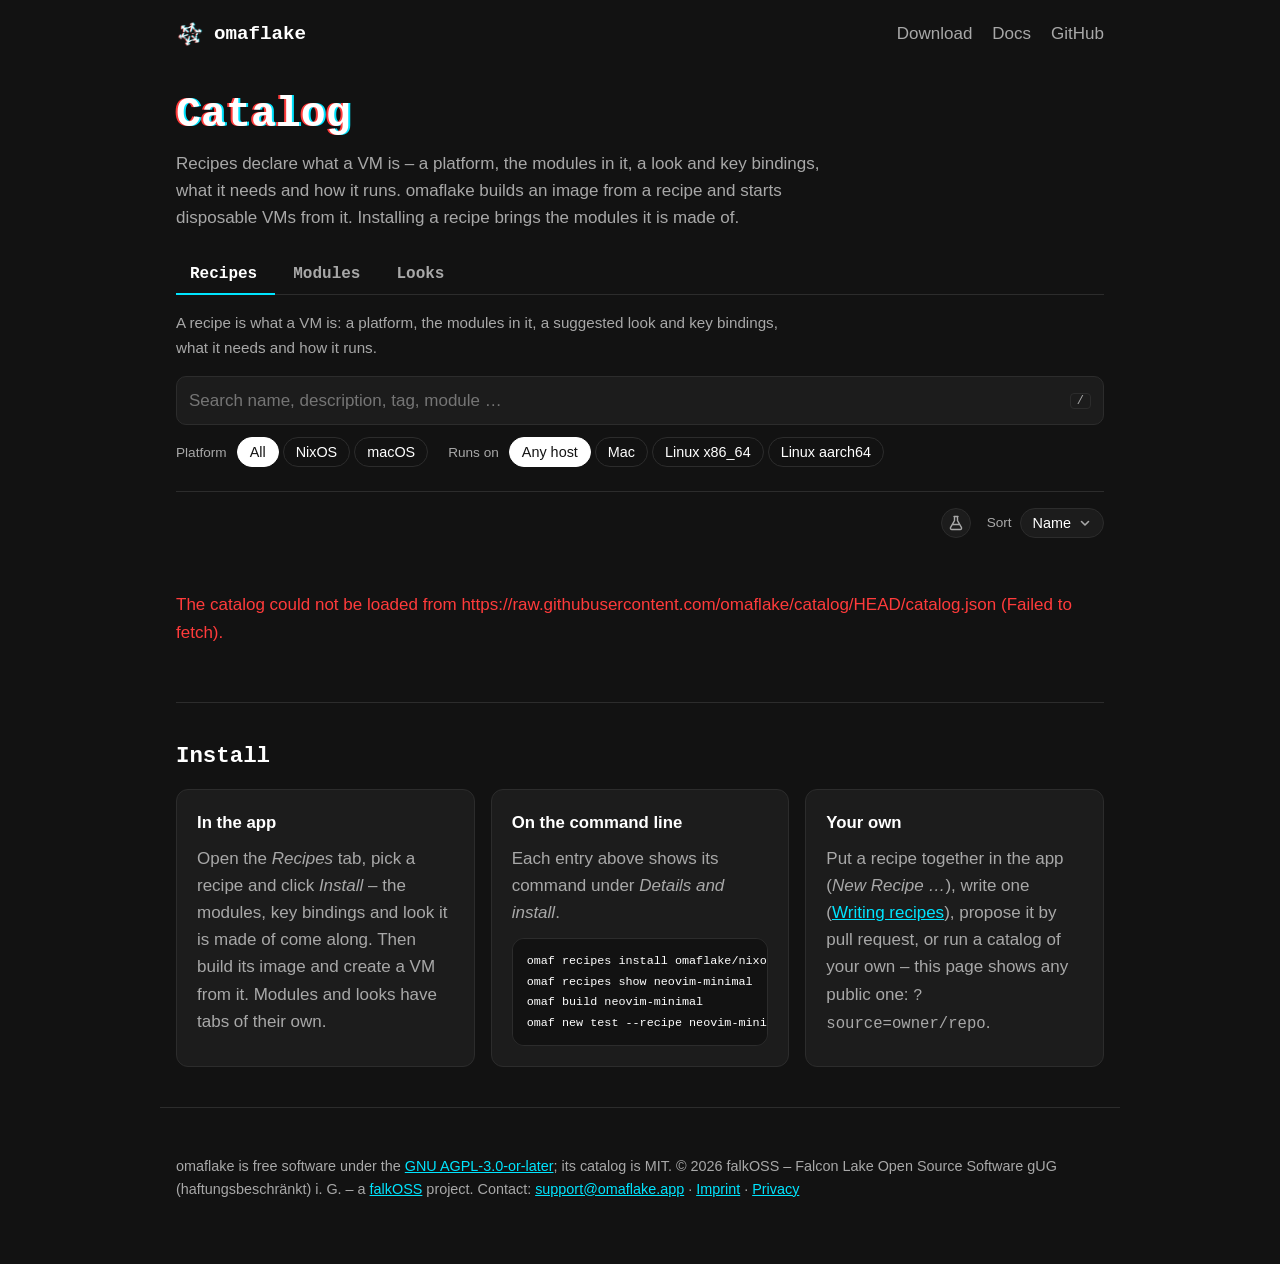
==== catalog/index.html @ 560cb1a2 "Catalog page: recipes, modules and looks on one page catalog/ shows the three catalogs of a source's" ====
<!doctype html>
<html lang="en">
<head>
  <meta charset="utf-8">
  <meta name="viewport" content="width=device-width, initial-scale=1">
  <title>Catalog – omaflake</title>
  <meta name="description" content="Browse omaflake's catalog – recipes for NixOS and macOS VMs, the modules they are made of, key bindings and looks. Search, filter and copy the install command.">
  <meta name="theme-color" content="#121212">
  <link rel="canonical" href="https://omaflake.app/catalog/">
  <meta property="og:title" content="omaflake catalog">
  <meta property="og:description" content="Recipes, modules and looks for disposable NixOS and macOS VMs on your Mac or Linux machine.">
  <meta property="og:image" content="https://omaflake.app/assets/og.png">
  <meta property="og:url" content="https://omaflake.app/catalog/">
  <meta property="og:type" content="website">
  <meta name="twitter:card" content="summary_large_image">
  <link rel="icon" href="../favicon.ico" sizes="any">
  <link rel="icon" href="../favicon.svg" type="image/svg+xml">
  <link rel="apple-touch-icon" href="../apple-touch-icon.png">
  <link rel="manifest" href="../site.webmanifest">
  <link rel="stylesheet" href="../style.css">
</head>
<body>
  <header class="topbar">
    <a class="brand" href="../"><img src="../assets/omaflake-mark-on-dark-512.png" alt="" width="28" height="28"><span>omaflake</span></a>
    <nav>
      <a href="../#download">Download</a>
      <a href="https://omaflake.dev">Docs</a>
      <a href="https://github.com/omaflake/catalog">GitHub</a>
    </nav>
  </header>

  <main class="catalog">
    <section class="catalog-head">
      <h1>Catalog</h1>
      <p class="muted" data-source-text>Recipes declare what a VM is – a platform, the modules in it, a look and key
        bindings, what it needs and how it runs. omaflake builds an image from a recipe and starts disposable VMs from it.
        Installing a recipe brings the modules it is made of.</p>
      <p class="source-line" data-source-line hidden></p>
    </section>

    <!-- The three catalogs: one page, one set of filters, separate lists -->
    <nav class="catalog-tabs" role="tablist" aria-label="Catalogs" data-tabs>
      <button type="button" role="tab" id="tab-recipes" aria-controls="catalog-panel" data-tab="recipes">Recipes <span class="n" data-tab-count></span></button>
      <button type="button" role="tab" id="tab-modules" aria-controls="catalog-panel" data-tab="modules">Modules <span class="n" data-tab-count></span></button>
      <button type="button" role="tab" id="tab-looks" aria-controls="catalog-panel" data-tab="looks">Looks <span class="n" data-tab-count></span></button>
    </nav>

    <div id="catalog-panel" role="tabpanel" data-panel>
      <p class="catalog-intro muted" data-intro></p>

      <form class="filters" data-filters role="search" onsubmit="return false">
        <label class="search">
          <span class="visually-hidden">Search the catalog</span>
          <input type="search" name="q" placeholder="Search name, description, tag …" autocomplete="off" spellcheck="false">
          <kbd aria-hidden="true">/</kbd>
        </label>

        <div class="filter-row">
          <fieldset class="segmented" data-filter="platform">
            <legend>Platform</legend>
            <label><input type="radio" name="platform" value="" checked><span>All</span></label>
            <label><input type="radio" name="platform" value="nixos"><span>NixOS</span></label>
            <label><input type="radio" name="platform" value="macos"><span>macOS</span></label>
          </fieldset>

          <fieldset class="segmented" data-filter="host">
            <legend>Runs on</legend>
            <label><input type="radio" name="host" value="" checked><span>Any host</span></label>
            <label><input type="radio" name="host" value="mac"><span>Mac</span></label>
            <label><input type="radio" name="host" value="linux-x86_64"><span>Linux x86_64</span></label>
            <label><input type="radio" name="host" value="linux-aarch64"><span>Linux aarch64</span></label>
          </fieldset>

          <fieldset class="segmented" data-filter="part">
            <legend>Show</legend>
            <label><input type="radio" name="part" value="" checked><span>All</span></label>
            <label><input type="radio" name="part" value="module"><span>Modules</span></label>
            <label><input type="radio" name="part" value="keymap"><span>Key bindings</span></label>
          </fieldset>

          <fieldset class="segmented" data-filter="appearance">
            <legend>Appearance</legend>
            <label><input type="radio" name="appearance" value="" checked><span>All</span></label>
            <label><input type="radio" name="appearance" value="dark"><span>Dark</span></label>
            <label><input type="radio" name="appearance" value="light"><span>Light</span></label>
            <label><input type="radio" name="appearance" value="plain"><span>Plain</span></label>
          </fieldset>
        </div>

        <div class="tags" data-tags aria-label="Filter by tag"></div>
      </form>

      <div class="result-bar">
        <p class="count" data-count aria-live="polite">Loading the catalog …</p>
        <button type="button" class="link-button" data-reset hidden>Clear filters</button>
        <button type="button" class="icon-toggle" data-lab-toggle aria-pressed="false" aria-label="Show lab recipes"
          title="Show lab recipes (development recipes, hidden in the app outside developer mode)"><svg viewBox="0 0 16 16"
          width="16" height="16" aria-hidden="true"><path d="M6 1.5h4M6.5 1.5v4.2L2.6 12.4A1.4 1.4 0 0 0 3.8 14.5h8.4a1.4 1.4 0 0 0
          1.2-2.1L9.5 5.7V1.5M4.4 9.5h7.2" fill="none" stroke="currentColor" stroke-width="1.4" stroke-linecap="round"
          stroke-linejoin="round"/></svg></button>
        <div class="sort" data-sort>
          <span class="sort-label" id="sort-label">Sort</span>
          <button type="button" class="sort-button" aria-haspopup="listbox" aria-expanded="false" aria-controls="sort-menu"
            aria-labelledby="sort-label sort-value"><span id="sort-value" data-sort-value>Name</span><svg viewBox="0 0 12 12"
            width="12" height="12" aria-hidden="true"><path d="M2.5 4.5 6 8l3.5-3.5" fill="none" stroke="currentColor"
            stroke-width="1.6" stroke-linecap="round" stroke-linejoin="round"/></svg></button>
          <ul class="sort-menu" id="sort-menu" role="listbox" aria-labelledby="sort-label" tabindex="-1" hidden></ul>
        </div>
      </div>

      <div class="recipe-list" data-list></div>

      <p class="empty" data-empty hidden>Nothing matches. <button type="button" class="link-button" data-reset>Clear filters</button></p>
      <p class="error" data-error hidden></p>
    </div>

    <section class="catalog-help">
      <h2>Install</h2>
      <div class="cards">
        <article>
          <h3>In the app</h3>
          <p>Open the <em>Recipes</em> tab, pick a recipe and click <em>Install</em> – the modules, key bindings and look it
            is made of come along. Then build its image and create a VM from it. Modules and looks have tabs of their own.</p>
        </article>
        <article>
          <h3>On the command line</h3>
          <p>Each entry above shows its command under <em>Details and install</em>.</p>
          <pre class="snippet"><code>omaf recipes install omaflake/nixos/neovim-minimal
omaf recipes show neovim-minimal
omaf build neovim-minimal
omaf new test --recipe neovim-minimal</code></pre>
        </article>
        <article>
          <h3>Your own</h3>
          <p>Put a recipe together in the app (<em>New Recipe …</em>), write one (<a href="https://omaflake.dev/recipes/">Writing
            recipes</a>), propose it by pull request, or run a catalog of your own – this page shows any public one:
            <code>?source=owner/repo</code>.</p>
        </article>
      </div>
    </section>
  </main>

  <footer>
    <p>omaflake is free software under the <a href="https://github.com/omaflake/omaflake/blob/main/LICENSE">GNU AGPL-3.0-or-later</a>; its catalog is MIT. © 2026 falkOSS – Falcon Lake Open Source Software gUG (haftungsbeschränkt) i. G. – a <a href="https://falkoss.org">falkOSS</a> project.
      Contact: <a href="mailto:support@omaflake.app">support@omaflake.app</a> ·
      <a href="https://falkoss.org/impressum.html">Imprint</a> · <a href="https://falkoss.org/datenschutz.html">Privacy</a></p>
  </footer>

  <template data-card>
    <article class="recipe">
      <header class="recipe-head">
        <h2 class="recipe-name"><span data-name></span><span class="badge" data-badge hidden></span></h2>
        <span class="kind-chip" data-kind></span>
      </header>
      <div class="swatches" data-swatches hidden></div>
      <p class="recipe-id"><span data-id></span><a class="source-link" data-source hidden><svg viewBox="0 0 16 16" width="14"
        height="14" aria-hidden="true"><path d="M5.5 4.5 2 8l3.5 3.5M10.5 4.5 14 8l-3.5 3.5" fill="none" stroke="currentColor"
        stroke-width="1.5" stroke-linecap="round" stroke-linejoin="round"/></svg></a></p>
      <ul class="facts" data-facts></ul>
      <div class="recipe-tags" data-card-tags></div>
      <details>
        <summary>Details and install</summary>
        <p class="recipe-desc" data-desc></p>
        <dl class="specs" data-specs></dl>
        <div class="install">
          <pre><code data-cmd></code></pre>
          <button type="button" class="copy" data-copy aria-label="Copy the command" title="Copy"><svg class="icon-copy"
            viewBox="0 0 16 16" width="16" height="16" aria-hidden="true"><rect x="3.5" y="3" width="9" height="11.5" rx="1.5"
            fill="none" stroke="currentColor" stroke-width="1.4"/><path d="M6 3V2.2c0-.4.3-.7.7-.7h2.6c.4 0 .7.3.7.7V3M6 3h4"
            fill="none" stroke="currentColor" stroke-width="1.4" stroke-linecap="round"/></svg><svg class="icon-done"
            viewBox="0 0 16 16" width="16" height="16" aria-hidden="true"><path d="m3.5 8.5 3 3 6-7" fill="none"
            stroke="currentColor" stroke-width="1.6" stroke-linecap="round" stroke-linejoin="round"/></svg></button>
        </div>
        <p class="recipe-links" data-links></p>
      </details>
    </article>
  </template>

  <script src="catalog.js" defer></script>
</body>
</html>
---- style.css ----
/* Colours from omaflake/brand/README.md */
:root {
  --bg: #121212;
  --surface: #1c1c1c;
  --line: #2c2c2c;
  --text: #ffffff;
  --muted: #a8a8a8;
  --red: #ff3b3b;
  --cyan: #00e5ff;
  --yellow: #f5ff3b;
  --mono: Menlo, ui-monospace, SFMono-Regular, Consolas, monospace;
  --sans: -apple-system, BlinkMacSystemFont, "Segoe UI", Roboto, sans-serif;
}

* { box-sizing: border-box; }

html { background: var(--bg); color-scheme: dark; }

body {
  margin: 0;
  background: var(--bg);
  color: var(--text);
  font: 17px/1.6 var(--sans);
}

a { color: var(--cyan); }

code, pre { font-family: var(--mono); font-size: 0.92em; }

.hero {
  max-width: 760px;
  margin: 0 auto;
  padding: 72px 16px 48px;
  text-align: center;
}

.mark { width: 160px; height: auto; }

.wordmark {
  margin: 16px 0 8px;
  font: 700 clamp(2.6rem, 9vw, 4.2rem)/1.1 var(--mono);
  letter-spacing: -0.02em;
  text-shadow: -3px 0 var(--red), 3px 0 var(--cyan);
}

.tagline { margin: 0 auto; max-width: 34ch; font-size: 1.25rem; }

.status { color: var(--yellow); font: 0.85rem var(--mono); margin: 16px 0 28px; }

.actions { display: flex; gap: 12px; justify-content: center; flex-wrap: wrap; }

.button {
  display: inline-block;
  padding: 10px 20px;
  border: 1px solid var(--line);
  border-radius: 8px;
  color: var(--text);
  text-decoration: none;
  font-weight: 600;
}
.button:hover { border-color: var(--cyan); }
.button.primary { background: var(--text); color: var(--bg); border-color: var(--text); }
.button.primary:hover { background: var(--cyan); border-color: var(--cyan); }

main { max-width: 960px; margin: 0 auto; padding: 0 16px; }

section { padding: 40px 0; border-top: 1px solid var(--line); }

h2 { font: 700 1.4rem var(--mono); margin: 0 0 20px; }
h3 { margin: 0 0 8px; font-size: 1.05rem; }

.cards { display: grid; grid-template-columns: repeat(auto-fit, minmax(240px, 1fr)); gap: 16px; }
.cards article { background: var(--surface); border: 1px solid var(--line); border-radius: 12px; padding: 20px; }
.cards p { margin: 0; color: var(--muted); }

.table { overflow-x: auto; }
table { width: 100%; border-collapse: collapse; min-width: 540px; }
th, td { text-align: left; padding: 10px 12px; border-bottom: 1px solid var(--line); vertical-align: top; }
th { color: var(--muted); font-weight: 600; }

pre {
  background: var(--surface);
  border: 1px solid var(--line);
  border-radius: 12px;
  padding: 16px 20px;
  overflow-x: auto;
}

footer {
  max-width: 960px;
  margin: 0 auto;
  padding: 32px 16px 48px;
  border-top: 1px solid var(--line);
  color: var(--muted);
  font-size: 0.9rem;
}

@media (max-width: 600px) {
  table { min-width: 0; }
  thead { display: none; }
  tr, td { display: block; }
  tr { padding: 12px 0; border-bottom: 1px solid var(--line); }
  td { border: 0; padding: 2px 0; }
  td::before { content: attr(data-label); display: block; color: var(--muted); font-size: 0.8rem; }
}

#download > h3 { margin: 28px 0 8px; }
.cards.stack { grid-template-columns: minmax(0, 1fr); }
#download ul { padding-left: 1.2em; color: var(--muted); }
#download li { margin: 4px 0; }
.muted { color: var(--muted); }
.release { background: var(--surface); border: 1px solid var(--line); border-radius: 12px; padding: 20px; }
.release[hidden] { display: none; }
.release p { margin: 0 0 12px; }
.release p:last-child { margin-bottom: 0; }
.release-head { font-size: 1.1rem; }
.badge { display: inline-block; margin-left: 6px; padding: 1px 8px; border: 1px solid var(--yellow); border-radius: 999px;
  color: var(--yellow); font: 0.75rem var(--mono); vertical-align: middle; }
.badge.warn { border-color: var(--red); color: var(--red); }
.badge[hidden] { display: none; }
.sum { color: var(--muted); font-size: 0.85rem; overflow-wrap: anywhere; }
.platform { color: var(--muted); font-size: 0.9rem; overflow-wrap: anywhere; }
.snippet { margin: 12px 0 0; padding: 12px 14px; font-size: 0.8rem; background: var(--bg); }
.cards article .snippet code { white-space: pre; }

/* Recipes page (recipes/) */
.visually-hidden { position: absolute; width: 1px; height: 1px; overflow: hidden; clip: rect(0 0 0 0); white-space: nowrap; }
.topbar { max-width: 960px; margin: 0 auto; padding: 20px 16px; display: flex; align-items: center; justify-content: space-between;
  gap: 16px; flex-wrap: wrap; }
.brand { display: flex; align-items: center; gap: 10px; color: var(--text); text-decoration: none; font: 700 1.2rem var(--mono); }
.topbar nav { display: flex; gap: 20px; }
.topbar nav a { color: var(--muted); text-decoration: none; }
.topbar nav a:hover { color: var(--text); }

.catalog-head { border-top: 0; padding: 24px 0 8px; }
.catalog-head h1 { font: 700 clamp(2rem, 6vw, 2.6rem)/1.1 var(--mono); margin: 0 0 12px; text-shadow: -2px 0 var(--red), 2px 0 var(--cyan); }
.catalog-head p { margin: 0 0 8px; max-width: 70ch; }
.source-line { font-size: 0.9rem; color: var(--muted); }
.source-line.warn { color: var(--text); border-left: 3px solid var(--red); padding-left: 12px; }

.filters { padding: 16px 0 12px; border-bottom: 1px solid var(--line); }
.search { display: flex; align-items: center; gap: 8px; background: var(--surface); border: 1px solid var(--line); border-radius: 10px;
  padding: 0 12px; }
.search:focus-within { border-color: var(--cyan); }
.search input { flex: 1; min-width: 0; background: none; border: 0; color: var(--text); font: inherit; padding: 10px 0; outline: none; }
.search input::-webkit-search-cancel-button { filter: invert(1); }
kbd { font: 0.75rem var(--mono); color: var(--muted); border: 1px solid var(--line); border-radius: 4px; padding: 0 6px; }

.filter-row { display: flex; flex-wrap: wrap; align-items: center; gap: 12px 20px; margin-top: 12px; }
fieldset { border: 0; margin: 0; padding: 0; min-width: 0; }
.segmented { display: flex; flex-wrap: wrap; align-items: center; gap: 4px; }
.segmented legend { float: left; margin-right: 6px; padding: 5px 0; line-height: 1.4; color: var(--muted); font-size: 0.85rem; }
.segmented label { position: relative; }
.segmented input { position: absolute; opacity: 0; }
.segmented span { display: inline-block; padding: 4px 12px; line-height: 1.4; border: 1px solid var(--line); border-radius: 999px; font-size: 0.9rem;
  cursor: pointer; }
.segmented input:checked + span { background: var(--text); color: var(--bg); border-color: var(--text); }
.segmented input:focus-visible + span { outline: 2px solid var(--cyan); outline-offset: 2px; }

.tags, .recipe-tags { display: flex; flex-wrap: wrap; gap: 6px; }
.tags { margin-top: 12px; }
.tags[hidden] { display: none; }
.tag { display: inline-flex; align-items: center; gap: 6px; background: none; border: 1px solid var(--line); border-radius: 999px;
  color: var(--muted); font: 0.8rem var(--mono); padding: 2px 10px; cursor: pointer; }
.tag:hover { border-color: var(--cyan); color: var(--text); }
.tag[aria-pressed="true"] { border-color: var(--cyan); color: var(--cyan); }
.tag .n { opacity: 0.7; }
.tag.small { padding: 1px 8px; font-size: 0.75rem; }

.result-bar { display: flex; align-items: center; gap: 16px; margin: 16px 0 12px; }
.count { margin: 0; color: var(--muted); font-size: 0.9rem; }
.link-button { background: none; border: 0; padding: 0; color: var(--cyan); font: inherit; text-decoration: underline; cursor: pointer; }
.link-button[hidden] { display: none; }

.recipe-list { display: grid; grid-template-columns: repeat(auto-fill, minmax(min(100%, 300px), 1fr)); gap: 16px;
  align-items: start; }
/* Closed cards share one size; an open one grows in its place, so the order never changes */
.recipe { display: flex; flex-direction: column; gap: 8px; background: var(--surface); border: 1px solid var(--line);
  border-radius: 12px; padding: 18px 20px 14px; min-width: 0; scroll-margin-top: 16px; }
/* Every row keeps its height (one line each when closed), so closed cards are equal and nothing moves on opening */
.recipe > * { flex: none; }
.recipe:not(.open) { cursor: pointer; transition: border-color 0.15s, background-color 0.15s; }
.recipe:not(.open):hover { border-color: #4a4a4a; background: #222; }
.recipe.open { border-color: var(--cyan); }
.recipe-head { display: flex; align-items: center; justify-content: space-between; gap: 12px; min-width: 0; }
.recipe-name { display: flex; align-items: center; gap: 8px; min-width: 0; font: 700 1.15rem var(--mono); margin: 0; }
.recipe-name a { color: var(--text); text-decoration: none; overflow: hidden; text-overflow: ellipsis; white-space: nowrap; }
.recipe-name a:hover { color: var(--cyan); }
.recipe-name .badge { margin: 0; }
.kind-chip { flex: none; display: inline-flex; align-items: center; color: var(--muted); }
.kind-chip svg { display: block; }
.recipe-id { display: flex; align-items: center; gap: 6px; margin: -6px 0 0; color: var(--muted); font: 0.8rem var(--mono); min-width: 0; }
.recipe-id span { white-space: nowrap; overflow: hidden; text-overflow: ellipsis; }
.source-link { flex: none; display: inline-flex; align-items: center; justify-content: center; width: 22px; height: 22px;
  border-radius: 6px; color: var(--muted); }
.source-link:hover, .source-link:focus-visible { color: var(--cyan); background: var(--bg); }
.source-link[hidden], .recipe-links[hidden] { display: none; }
/* One line each on a closed card, faded at the edge; all of it once open */
.facts, .recipe-tags { flex-wrap: nowrap; overflow: hidden; -webkit-mask-image: linear-gradient(90deg, #000 85%, transparent);
  mask-image: linear-gradient(90deg, #000 85%, transparent); }
.recipe.open .facts, .recipe.open .recipe-tags { flex-wrap: wrap; -webkit-mask-image: none; mask-image: none; }
.facts { list-style: none; display: flex; gap: 6px; margin: 0; padding: 0; }
.facts li { flex: none; font-size: 0.8rem; padding: 1px 8px; border-radius: 6px; background: var(--bg); color: var(--muted); }
.recipe-tags .tag { flex: none; }
.recipe details { margin-top: auto; border-top: 1px solid var(--line); padding-top: 8px; }
.recipe summary { cursor: pointer; color: var(--muted); font-size: 0.9rem; }
.recipe summary:hover { color: var(--text); }
.recipe-desc { margin: 12px 0 0; max-width: 75ch; }
.specs { display: grid; grid-template-columns: max-content 1fr; gap: 4px 16px; margin: 12px 0; font-size: 0.9rem; }
.specs dt { color: var(--muted); }
.specs dd { margin: 0; overflow-wrap: anywhere; }
/* The command: one dark shell block, the copy button its right-hand cell */
.install { display: flex; align-items: stretch; max-width: 75ch; background: var(--bg); border: 1px solid var(--line);
  border-radius: 10px; overflow: hidden; }
.install pre { flex: 1; min-width: 0; margin: 0; padding: 12px 14px; background: none; border: 0; border-radius: 0;
  font-size: 0.8rem; align-self: center; }
.copy { flex: none; display: flex; align-items: center; justify-content: center; width: 44px; background: none; color: var(--muted);
  border: 0; border-left: 1px solid var(--line); cursor: pointer; }
.copy:hover { color: var(--text); background: var(--surface); }
.copy:focus-visible { outline: 2px solid var(--cyan); outline-offset: -2px; }
.copy .icon-done, .copy.done .icon-copy { display: none; }
.copy.done .icon-done { display: block; }
.copy.done { color: var(--cyan); }

/* Sort: a listbox of our own (recipes.js) instead of the browser's select */
/* Lab recipes: an icon switch next to Sort */
.icon-toggle { display: inline-flex; align-items: center; justify-content: center; width: 30px; height: 30px; margin-left: auto;
  background: var(--surface); color: var(--muted); border: 1px solid var(--line); border-radius: 999px; cursor: pointer; }
.icon-toggle:hover { border-color: var(--cyan); color: var(--text); }
.icon-toggle:focus-visible { outline: 2px solid var(--cyan); outline-offset: 2px; }
.icon-toggle[aria-pressed="true"] { background: var(--yellow); border-color: var(--yellow); color: var(--bg); }
.sort { position: relative; display: flex; align-items: center; gap: 8px; }
.sort-label { color: var(--muted); font-size: 0.85rem; }
.sort-button { display: inline-flex; align-items: center; gap: 8px; background: var(--surface); color: var(--text);
  border: 1px solid var(--line); border-radius: 999px; padding: 4px 12px; font: 0.9rem/1.4 var(--sans); cursor: pointer; }
.sort-button:hover, .sort-button[aria-expanded="true"] { border-color: var(--cyan); }
.sort-button:focus-visible, .sort-menu:focus-visible { outline: 2px solid var(--cyan); outline-offset: 2px; }
.sort-button svg { color: var(--muted); transition: transform 0.15s; }
.sort-button[aria-expanded="true"] svg { transform: rotate(180deg); }
.sort-menu { position: absolute; top: calc(100% + 6px); right: 0; z-index: 3; min-width: 100%; margin: 0; padding: 4px; list-style: none;
  background: var(--surface); border: 1px solid var(--line); border-radius: 10px; box-shadow: 0 8px 24px rgba(0, 0, 0, 0.5);
  white-space: nowrap; }
.sort-menu[hidden] { display: none; }
.sort-menu [role="option"] { position: relative; padding: 6px 12px 6px 28px; border-radius: 6px; font-size: 0.9rem; cursor: pointer; }
.sort-menu [role="option"].active { background: var(--bg); }
.sort-menu [aria-selected="true"] { color: var(--cyan); }
.sort-menu [aria-selected="true"]::before { content: ""; position: absolute; left: 11px; top: 50%; width: 6px; height: 6px;
  margin-top: -3px; border-radius: 50%; background: var(--cyan); }
.recipe-links { margin: 10px 0 0; font-size: 0.9rem; }
.empty, .error { color: var(--muted); padding: 24px 0; }
.error { color: var(--red); }
.catalog-help { margin-top: 32px; }
.catalog-help .cards { grid-template-columns: repeat(auto-fit, minmax(min(100%, 260px), 1fr)); }
.catalog-help .snippet code { white-space: pre; }

/* The catalog page: three catalogs as tabs over one set of filters */
.catalog-tabs { display: flex; gap: 4px; border-bottom: 1px solid var(--line); margin-top: 8px; }
.catalog-tabs button { background: none; border: 0; border-bottom: 2px solid transparent; color: var(--muted);
  font: 700 1rem var(--mono); padding: 10px 14px; cursor: pointer; margin-bottom: -1px; }
.catalog-tabs button:hover { color: var(--text); }
.catalog-tabs button[aria-selected="true"] { color: var(--text); border-bottom-color: var(--cyan); }
.catalog-tabs button:focus-visible { outline: 2px solid var(--cyan); outline-offset: -2px; }
.catalog-tabs .n { color: var(--muted); font-weight: 400; font-size: 0.85rem; margin-left: 4px; }
.catalog-intro { margin: 16px 0 0; max-width: 75ch; font-size: 0.95rem; }
.segmented[hidden], .icon-toggle[hidden], .swatches[hidden] { display: none; }
/* A look's main colours on its card, its terminal's 16 in the details */
.swatches { display: flex; height: 10px; border-radius: 5px; overflow: hidden; border: 1px solid var(--line); }
.swatches span { flex: 1; }
.palette { display: inline-grid; grid-template-columns: repeat(8, 16px); gap: 3px; vertical-align: middle; }
.palette span { width: 16px; height: 16px; border-radius: 3px; border: 1px solid var(--line); }
.specs dd.lines { white-space: pre-line; font-family: var(--mono); font-size: 0.82rem; }
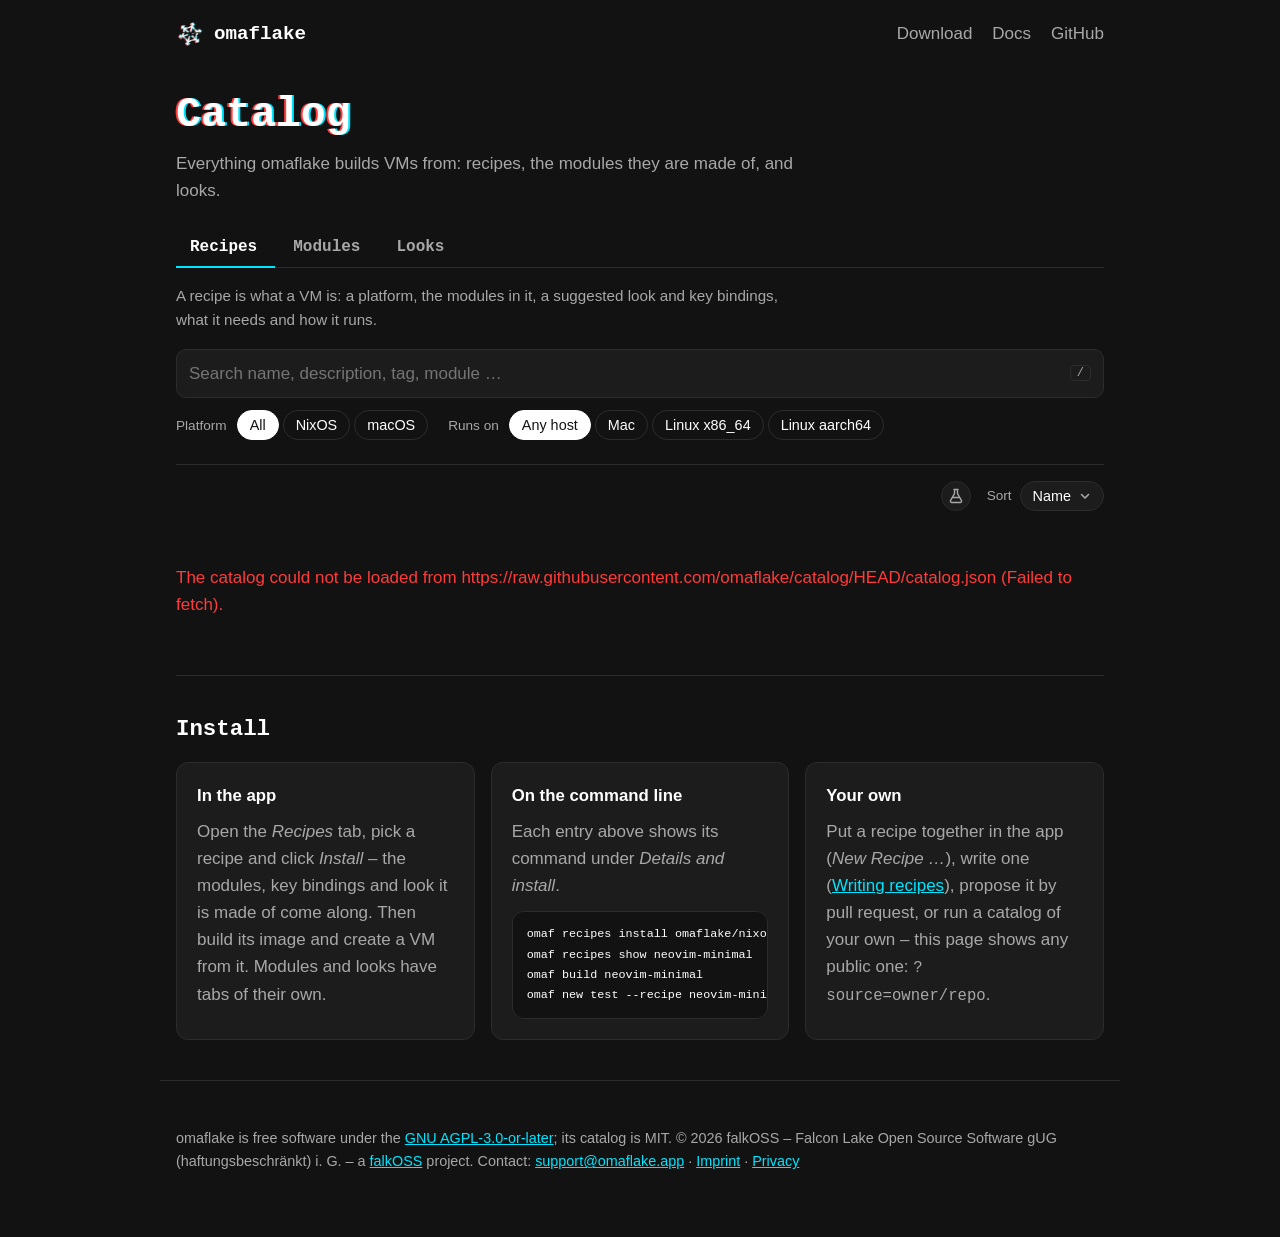
==== commit c9720bf3: "Catalog page: one short line for the whole catalog; "1 module" Co-Authored-By: Claude Opus 5.5 <nore" ====
--- a/catalog/index.html
+++ b/catalog/index.html
@@ -32,9 +32,7 @@
   <main class="catalog">
     <section class="catalog-head">
       <h1>Catalog</h1>
-      <p class="muted" data-source-text>Recipes declare what a VM is – a platform, the modules in it, a look and key
-        bindings, what it needs and how it runs. omaflake builds an image from a recipe and starts disposable VMs from it.
-        Installing a recipe brings the modules it is made of.</p>
+      <p class="muted" data-source-text>Everything omaflake builds VMs from: recipes, the modules they are made of, and looks.</p>
       <p class="source-line" data-source-line hidden></p>
     </section>
 
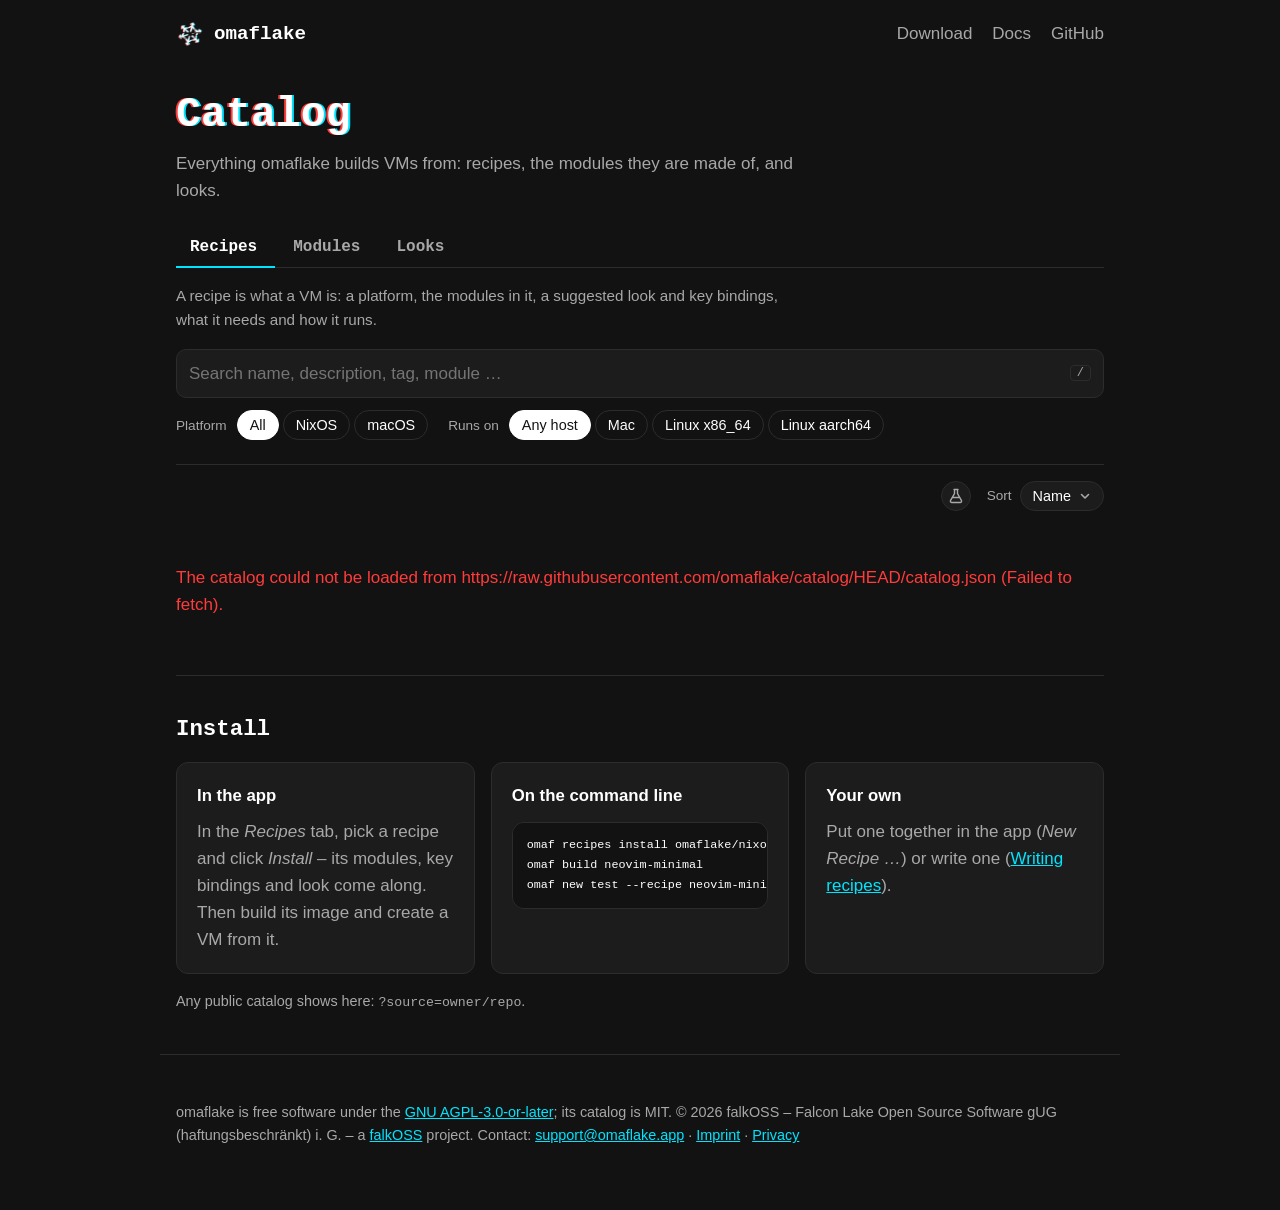
==== commit 9b2b97f3: "Catalog page: Install says what fits the catalog shown Co-Authored-By: Claude Opus 5.5 <noreply@anth" ====
--- a/catalog/index.html
+++ b/catalog/index.html
@@ -112,29 +112,64 @@
       <p class="error" data-error hidden></p>
     </div>
 
+    <!-- How to install what the catalog shows: the part for the tab shown (catalog.js) -->
     <section class="catalog-help">
       <h2>Install</h2>
-      <div class="cards">
+      <div class="cards" data-help="recipes">
         <article>
           <h3>In the app</h3>
-          <p>Open the <em>Recipes</em> tab, pick a recipe and click <em>Install</em> – the modules, key bindings and look it
-            is made of come along. Then build its image and create a VM from it. Modules and looks have tabs of their own.</p>
+          <p>In the <em>Recipes</em> tab, pick a recipe and click <em>Install</em> – its modules, key bindings and look come
+            along. Then build its image and create a VM from it.</p>
         </article>
         <article>
           <h3>On the command line</h3>
-          <p>Each entry above shows its command under <em>Details and install</em>.</p>
           <pre class="snippet"><code>omaf recipes install omaflake/nixos/neovim-minimal
-omaf recipes show neovim-minimal
 omaf build neovim-minimal
 omaf new test --recipe neovim-minimal</code></pre>
         </article>
         <article>
           <h3>Your own</h3>
-          <p>Put a recipe together in the app (<em>New Recipe …</em>), write one (<a href="https://omaflake.dev/recipes/">Writing
-            recipes</a>), propose it by pull request, or run a catalog of your own – this page shows any public one:
-            <code>?source=owner/repo</code>.</p>
-        </article>
-      </div>
+          <p>Put one together in the app (<em>New Recipe …</em>) or write one (<a href="https://omaflake.dev/recipes/">Writing
+            recipes</a>).</p>
+        </article>
+      </div>
+      <div class="cards" data-help="modules" hidden>
+        <article>
+          <h3>In the app</h3>
+          <p>Installing a recipe brings its modules and key bindings. In the <em>Modules</em> tab you install, update and
+            remove them one by one.</p>
+        </article>
+        <article>
+          <h3>On the command line</h3>
+          <pre class="snippet"><code>omaf modules install omaflake/nixos/zathura
+omaf modules install omaflake/default
+omaf modules</code></pre>
+        </article>
+        <article>
+          <h3>Your own</h3>
+          <p>A module is Nix with a <code>module.toml</code>; key bindings are a <code>keymap.toml</code>
+            (<a href="https://github.com/omaflake/catalog/blob/main/CONTRIBUTING.md">CONTRIBUTING.md</a>).</p>
+        </article>
+      </div>
+      <div class="cards" data-help="looks" hidden>
+        <article>
+          <h3>In the app</h3>
+          <p>In the <em>Looks</em> tab, click <em>Install</em> and make one the default – or choose it when you build an
+            image.</p>
+        </article>
+        <article>
+          <h3>On the command line</h3>
+          <pre class="snippet"><code>omaf looks install omaflake/catppuccin
+omaf looks default omaflake/catppuccin
+omaf build neovim-minimal --look omaflake/catppuccin</code></pre>
+        </article>
+        <article>
+          <h3>Your own</h3>
+          <p>A look is one <code>look.toml</code> – colours and a few choices
+            (<a href="https://github.com/omaflake/catalog/blob/main/CONTRIBUTING.md#contributing-a-look">CONTRIBUTING.md</a>).</p>
+        </article>
+      </div>
+      <p class="muted catalog-other">Any public catalog shows here: <code>?source=owner/repo</code>.</p>
     </section>
   </main>
 
--- a/style.css
+++ b/style.css
@@ -262,7 +262,8 @@
 .catalog-tabs button:focus-visible { outline: 2px solid var(--cyan); outline-offset: -2px; }
 .catalog-tabs .n { color: var(--muted); font-weight: 400; font-size: 0.85rem; margin-left: 4px; }
 .catalog-intro { margin: 16px 0 0; max-width: 75ch; font-size: 0.95rem; }
-.segmented[hidden], .icon-toggle[hidden], .swatches[hidden] { display: none; }
+.segmented[hidden], .icon-toggle[hidden], .swatches[hidden], .cards[hidden] { display: none; }
+.catalog-other { margin: 16px 0 0; font-size: 0.9rem; }
 /* A look's main colours on its card, its terminal's 16 in the details */
 .swatches { display: flex; height: 10px; border-radius: 5px; overflow: hidden; border: 1px solid var(--line); }
 .swatches span { flex: 1; }
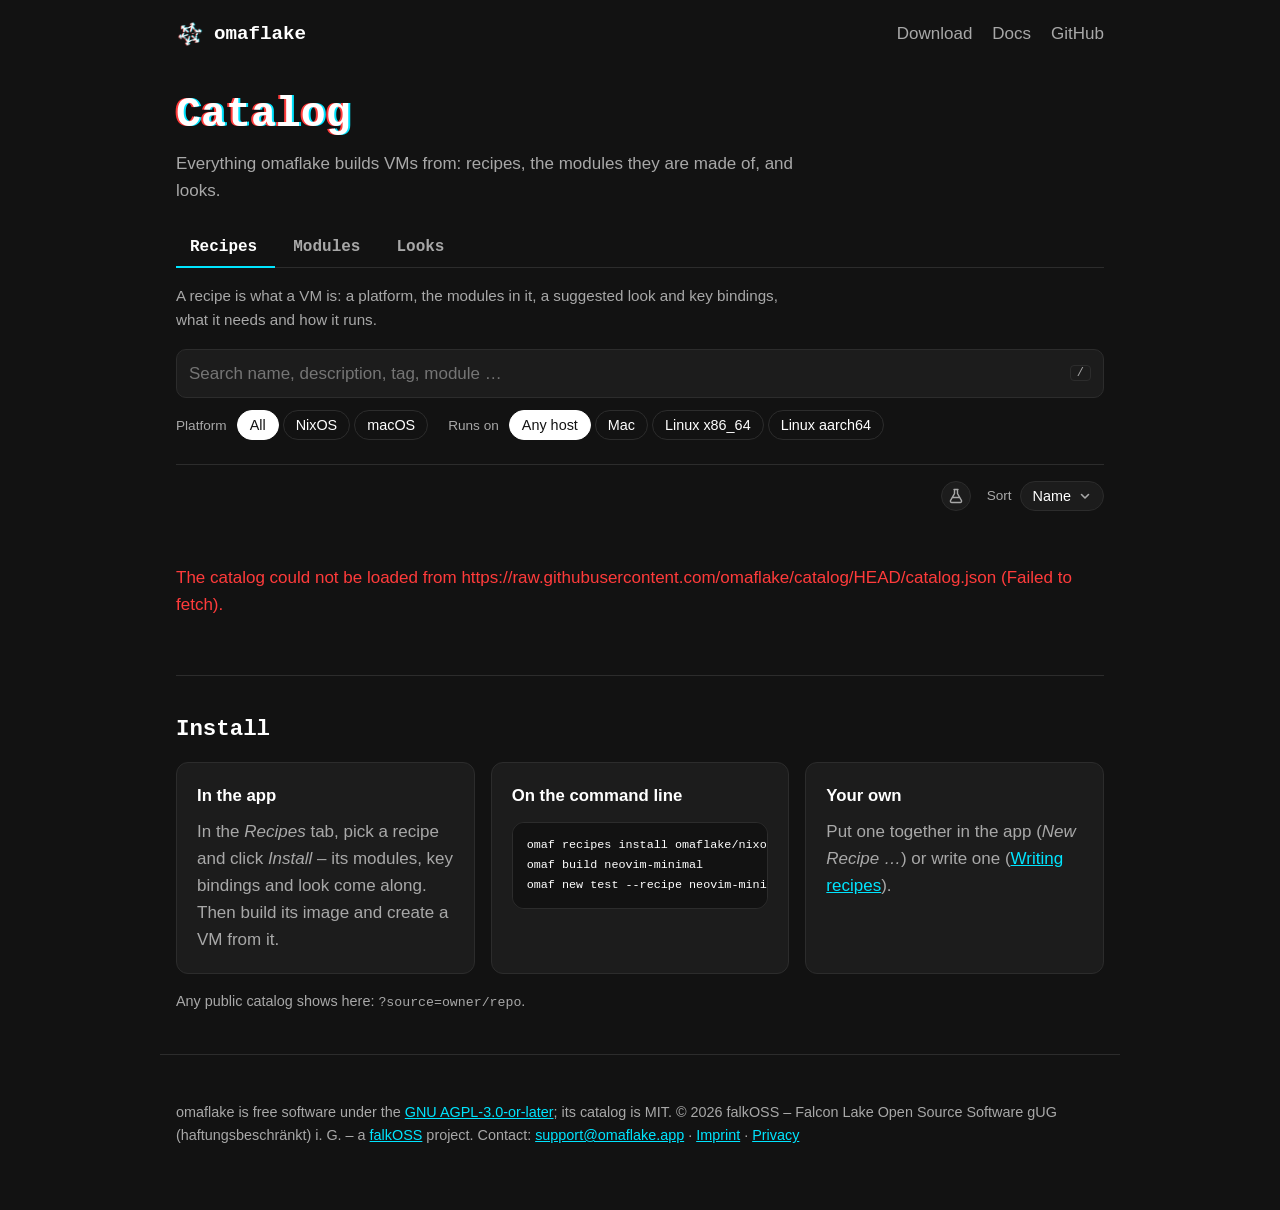
==== commit f2b13dcd: "REUSE, security.txt and pinned actions (falkoss/starterpack) SPDX headers, REUSE.toml and LICENSES/ " ====
--- a/catalog/index.html
+++ b/catalog/index.html
@@ -1,4 +1,5 @@
 <!doctype html>
+<!-- SPDX-License-Identifier: AGPL-3.0-or-later -->
 <html lang="en">
 <head>
   <meta charset="utf-8">
--- a/style.css
+++ b/style.css
@@ -1,3 +1,4 @@
+/* SPDX-License-Identifier: AGPL-3.0-or-later */
 /* Colours from omaflake/brand/README.md */
 :root {
   --bg: #121212;
